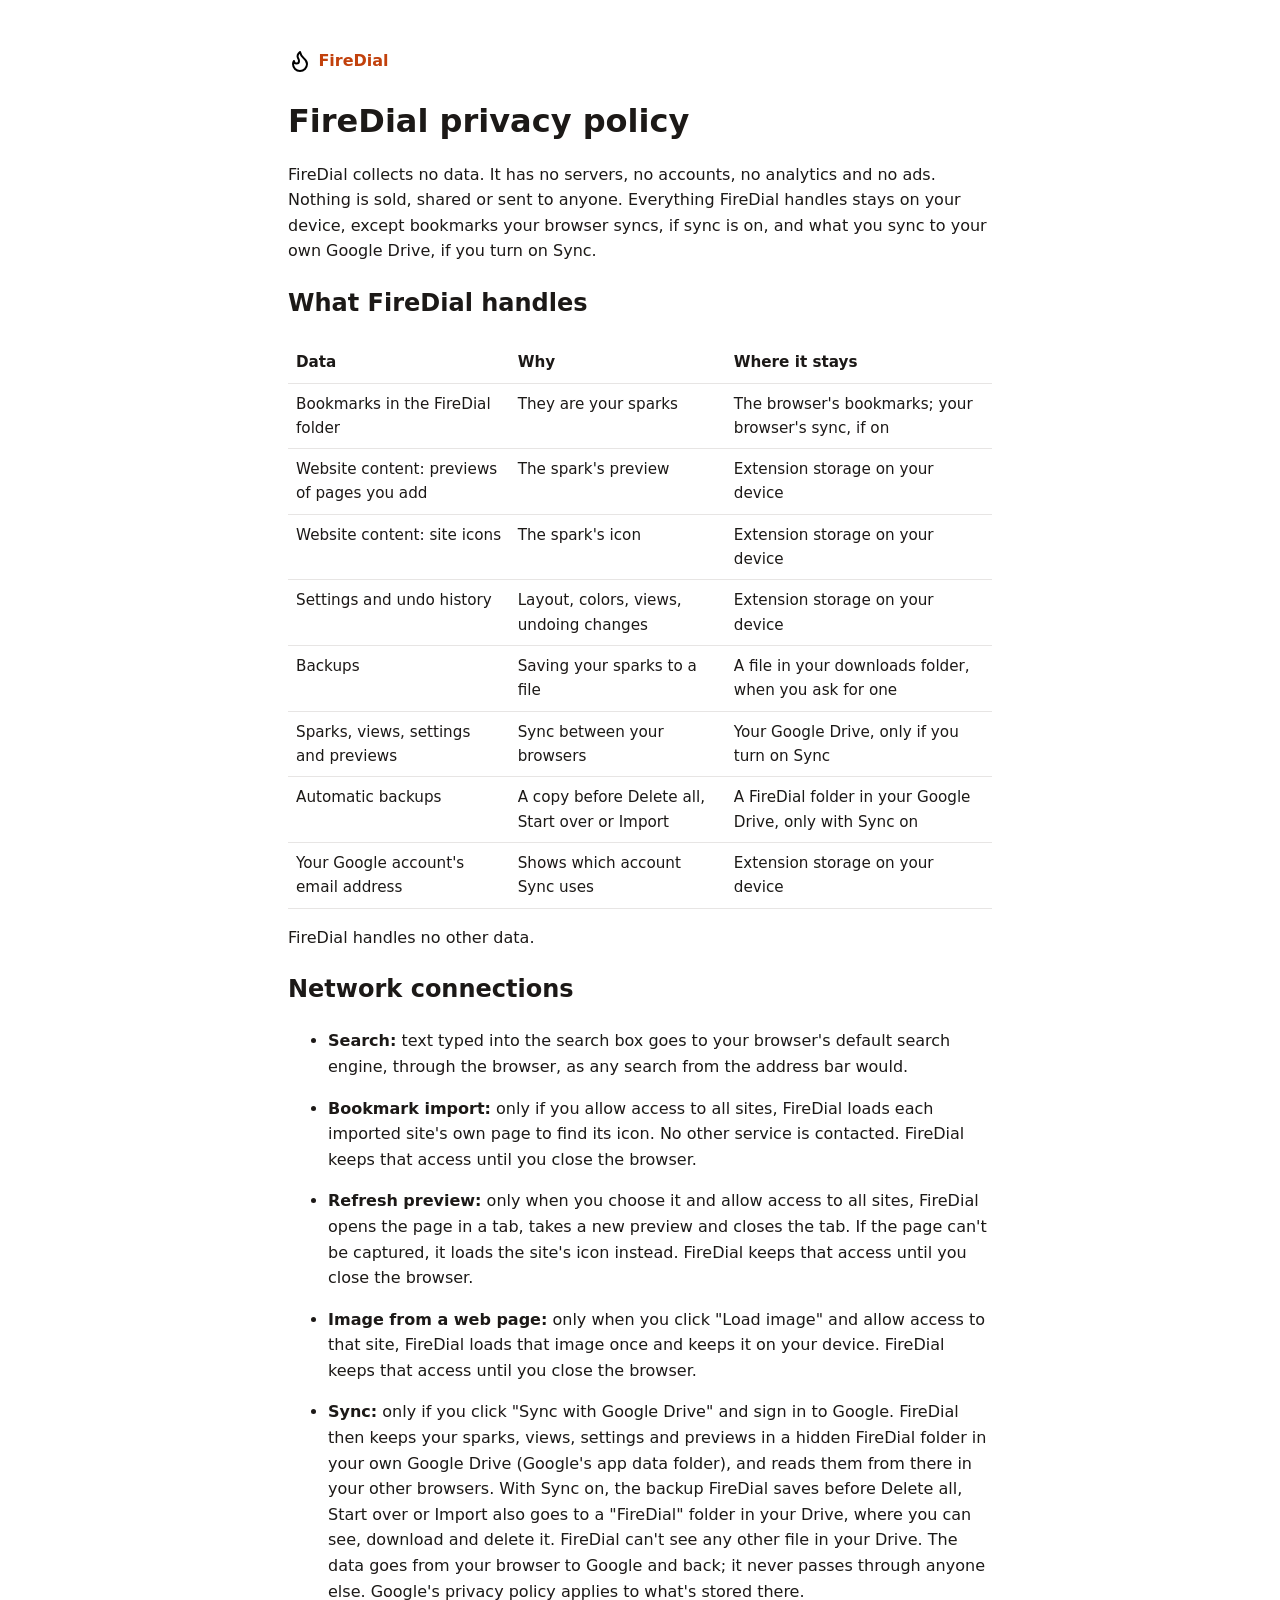
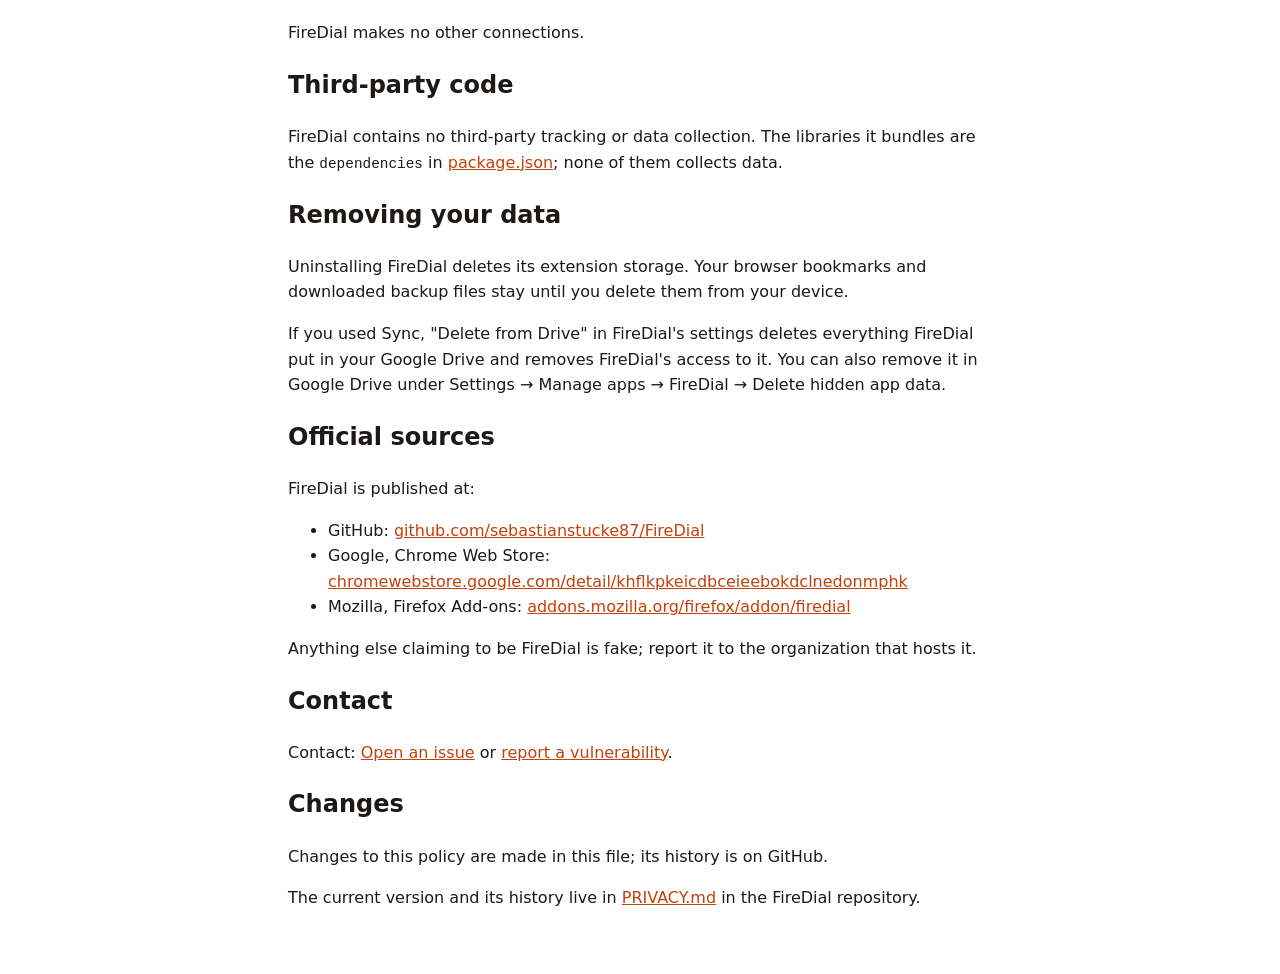
==== privacy.html @ e2d74ca1 "Add FireDial homepage and privacy policy" ====
<!doctype html>
<html lang="en">
<head>
<meta charset="utf-8">
<meta name="viewport" content="width=device-width, initial-scale=1">
<title>FireDial privacy policy</title>
<link rel="icon" href="icon.svg" type="image/svg+xml">
<link rel="stylesheet" href="style.css">
</head>
<body>
<main>
<a class="back" href="./"><img src="icon.svg" alt="">FireDial</a>

<h1>FireDial privacy policy</h1>

<p>FireDial collects no data. It has no servers, no accounts, no analytics and no ads. Nothing is sold, shared or sent to anyone. Everything FireDial handles stays on your device, except bookmarks your browser syncs, if sync is on, and what you sync to your own Google Drive, if you turn on Sync.</p>

<h2>What FireDial handles</h2>

<div class="table">
<table>
<thead>
<tr><th>Data</th><th>Why</th><th>Where it stays</th></tr>
</thead>
<tbody>
<tr><td>Bookmarks in the FireDial folder</td><td>They are your sparks</td><td>The browser's bookmarks; your browser's sync, if on</td></tr>
<tr><td>Website content: previews of pages you add</td><td>The spark's preview</td><td>Extension storage on your device</td></tr>
<tr><td>Website content: site icons</td><td>The spark's icon</td><td>Extension storage on your device</td></tr>
<tr><td>Settings and undo history</td><td>Layout, colors, views, undoing changes</td><td>Extension storage on your device</td></tr>
<tr><td>Backups</td><td>Saving your sparks to a file</td><td>A file in your downloads folder, when you ask for one</td></tr>
<tr><td>Sparks, views, settings and previews</td><td>Sync between your browsers</td><td>Your Google Drive, only if you turn on Sync</td></tr>
<tr><td>Automatic backups</td><td>A copy before Delete all, Start over or Import</td><td>A FireDial folder in your Google Drive, only with Sync on</td></tr>
<tr><td>Your Google account's email address</td><td>Shows which account Sync uses</td><td>Extension storage on your device</td></tr>
</tbody>
</table>
</div>

<p>FireDial handles no other data.</p>

<h2>Network connections</h2>

<ul>
<li><p><strong>Search:</strong> text typed into the search box goes to your browser's default search engine, through the browser, as any search from the address bar would.</p></li>
<li><p><strong>Bookmark import:</strong> only if you allow access to all sites, FireDial loads each imported site's own page to find its icon. No other service is contacted. FireDial keeps that access until you close the browser.</p></li>
<li><p><strong>Refresh preview:</strong> only when you choose it and allow access to all sites, FireDial opens the page in a tab, takes a new preview and closes the tab. If the page can't be captured, it loads the site's icon instead. FireDial keeps that access until you close the browser.</p></li>
<li><p><strong>Image from a web page:</strong> only when you click "Load image" and allow access to that site, FireDial loads that image once and keeps it on your device. FireDial keeps that access until you close the browser.</p></li>
<li><p><strong>Sync:</strong> only if you click "Sync with Google Drive" and sign in to Google. FireDial then keeps your sparks, views, settings and previews in a hidden FireDial folder in your own Google Drive (Google's app data folder), and reads them from there in your other browsers. With Sync on, the backup FireDial saves before Delete all, Start over or Import also goes to a "FireDial" folder in your Drive, where you can see, download and delete it. FireDial can't see any other file in your Drive. The data goes from your browser to Google and back; it never passes through anyone else. Google's privacy policy applies to what's stored there.</p></li>
</ul>

<p>FireDial makes no other connections.</p>

<h2>Third-party code</h2>

<p>FireDial contains no third-party tracking or data collection. The libraries it bundles are the <code>dependencies</code> in <a href="https://github.com/sebastianstucke87/FireDial/blob/main/package.json">package.json</a>; none of them collects data.</p>

<h2>Removing your data</h2>

<p>Uninstalling FireDial deletes its extension storage. Your browser bookmarks and downloaded backup files stay until you delete them from your device.</p>

<p>If you used Sync, "Delete from Drive" in FireDial's settings deletes everything FireDial put in your Google Drive and removes FireDial's access to it. You can also remove it in Google Drive under Settings → Manage apps → FireDial → Delete hidden app data.</p>

<h2>Official sources</h2>

<p>FireDial is published at:</p>

<ul>
<li>GitHub: <a href="https://github.com/sebastianstucke87/FireDial">github.com/sebastianstucke87/FireDial</a></li>
<li>Google, Chrome Web Store: <a href="https://chromewebstore.google.com/detail/khflkpkeicdbceieebokdclnedonmphk">chromewebstore.google.com/detail/khflkpkeicdbceieebokdclnedonmphk</a></li>
<li>Mozilla, Firefox Add-ons: <a href="https://addons.mozilla.org/firefox/addon/firedial">addons.mozilla.org/firefox/addon/firedial</a></li>
</ul>

<p>Anything else claiming to be FireDial is fake; report it to the organization that hosts it.</p>

<h2>Contact</h2>

<p>Contact: <a href="https://github.com/sebastianstucke87/FireDial/issues">Open an issue</a> or <a href="https://github.com/sebastianstucke87/FireDial/security/advisories/new">report a vulnerability</a>.</p>

<h2>Changes</h2>

<p>Changes to this policy are made in this file; its history is on GitHub.</p>

<p>The current version and its history live in <a href="https://github.com/sebastianstucke87/FireDial/blob/main/PRIVACY.md">PRIVACY.md</a> in the FireDial repository.</p>
</main>
</body>
</html>
---- style.css ----
:root{--bg:#fff;--fg:#1c1917;--muted:#57534e;--line:#e7e5e4;--accent:#c2410c;color-scheme:light dark}
@media (prefers-color-scheme:dark){:root{--bg:#1c1917;--fg:#f5f5f4;--muted:#a8a29e;--line:#44403c;--accent:#fb923c}}
*{box-sizing:border-box}
body{margin:0;padding:3rem 1.25rem;background:var(--bg);color:var(--fg);font:16px/1.6 system-ui,-apple-system,"Segoe UI",Roboto,sans-serif}
main{max-width:44rem;margin:0 auto}
a{color:var(--accent)}
h1{line-height:1.2}
.hero{text-align:center;padding-top:10vh}
.hero img{width:96px;height:96px}
.hero h1{font-size:3rem;margin:.5rem 0}
.hero p{font-size:1.2rem;color:var(--muted);margin:0 0 2rem}
.links{display:flex;flex-wrap:wrap;gap:.75rem;justify-content:center;padding:0;list-style:none}
.links a{display:inline-block;padding:.6rem 1.1rem;border:2px solid var(--accent);border-radius:999px;text-decoration:none;font-weight:600}
.links a.primary{background:var(--accent);color:var(--bg)}
footer{margin-top:4rem;text-align:center;color:var(--muted);font-size:.9rem}
.table{overflow-x:auto}
table{border-collapse:collapse;width:100%;font-size:.95rem}
th,td{text-align:left;vertical-align:top;padding:.5rem;border-bottom:1px solid var(--line)}
code{font-size:.9em}
.back{display:inline-flex;align-items:center;gap:.4rem;text-decoration:none;font-weight:600}
.back img{width:24px;height:24px}
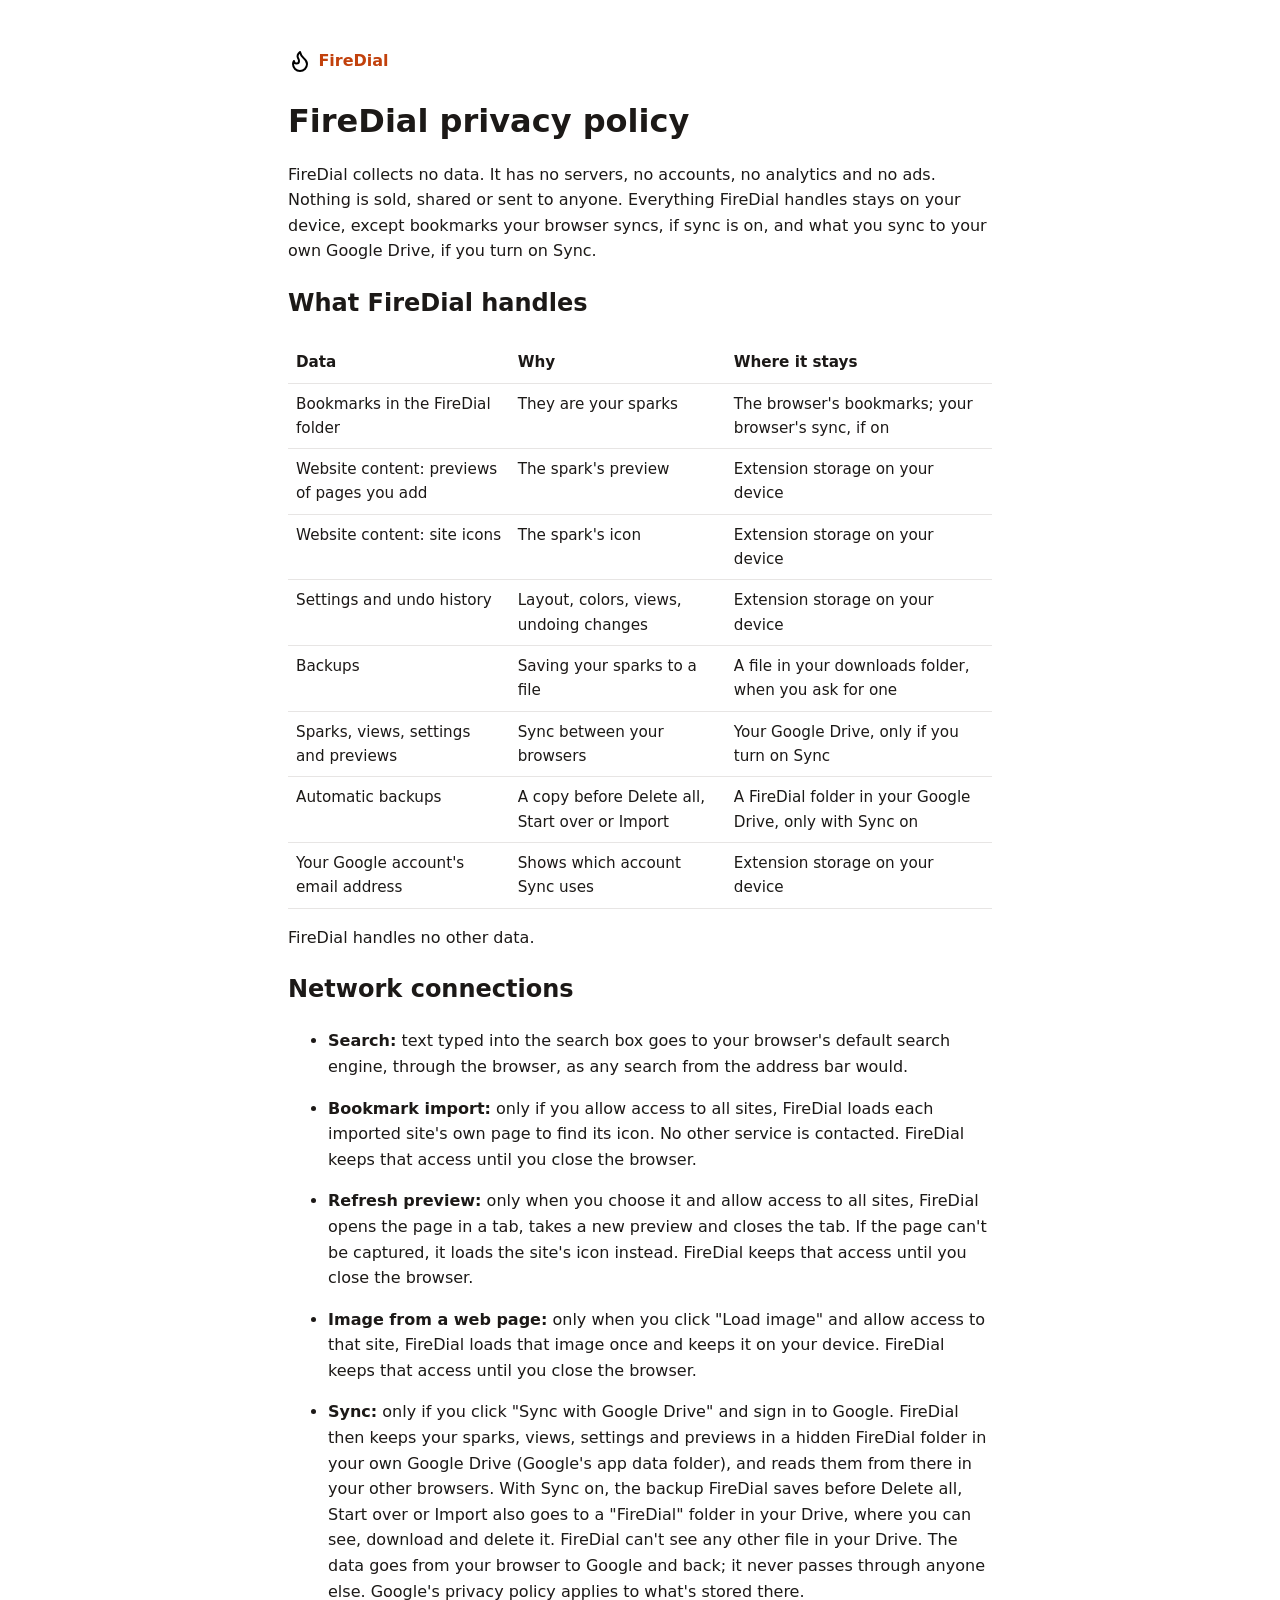
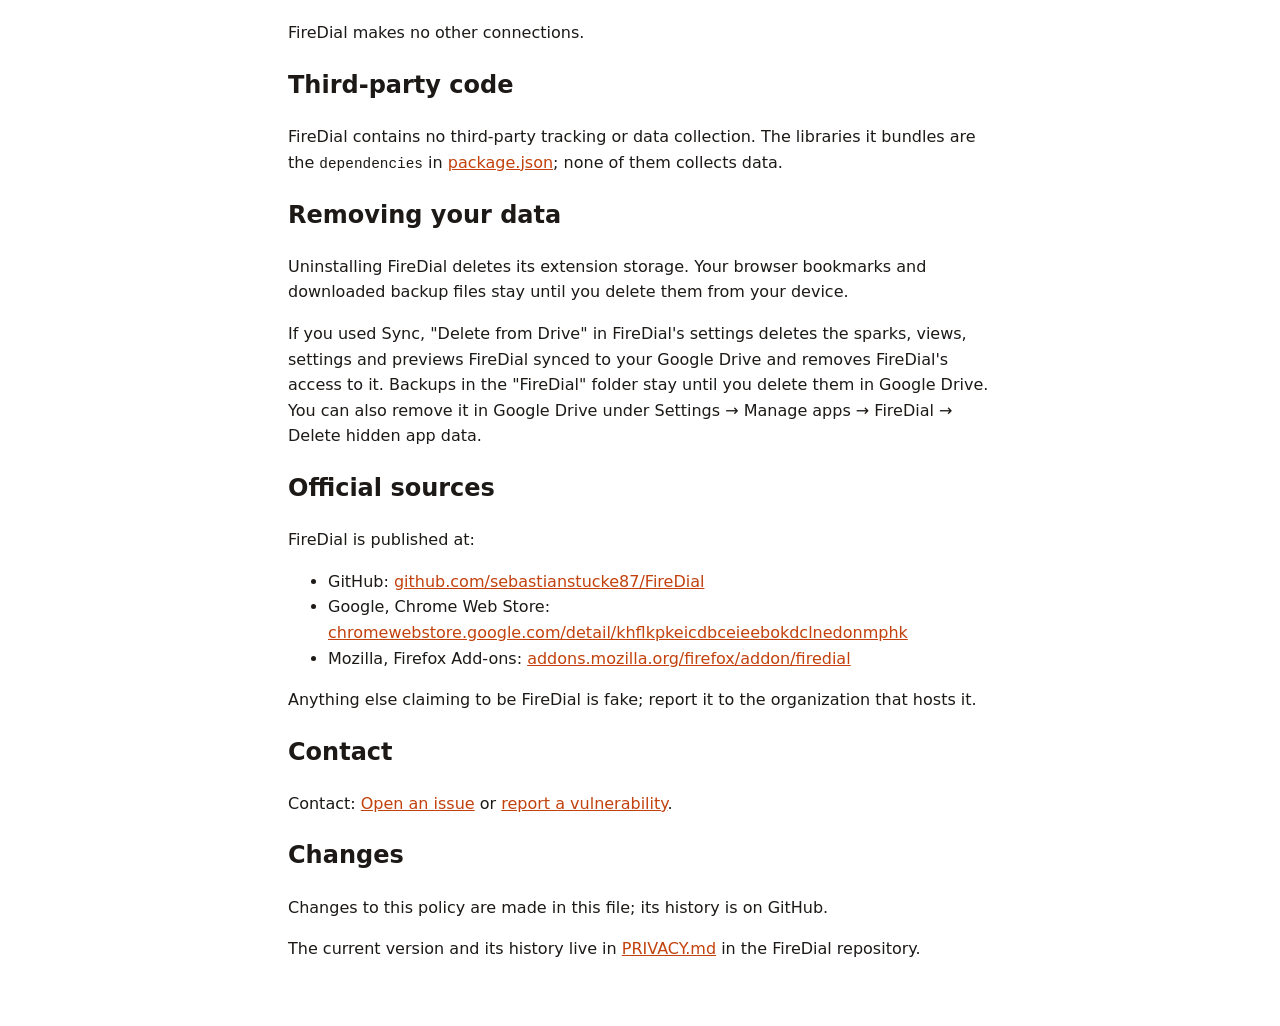
==== commit 9f215b41: "Privacy: Delete from Drive keeps the backups in the FireDial folder" ====
--- a/privacy.html
+++ b/privacy.html
@@ -57,7 +57,7 @@
 
 <p>Uninstalling FireDial deletes its extension storage. Your browser bookmarks and downloaded backup files stay until you delete them from your device.</p>
 
-<p>If you used Sync, "Delete from Drive" in FireDial's settings deletes everything FireDial put in your Google Drive and removes FireDial's access to it. You can also remove it in Google Drive under Settings → Manage apps → FireDial → Delete hidden app data.</p>
+<p>If you used Sync, "Delete from Drive" in FireDial's settings deletes the sparks, views, settings and previews FireDial synced to your Google Drive and removes FireDial's access to it. Backups in the "FireDial" folder stay until you delete them in Google Drive. You can also remove it in Google Drive under Settings → Manage apps → FireDial → Delete hidden app data.</p>
 
 <h2>Official sources</h2>
 
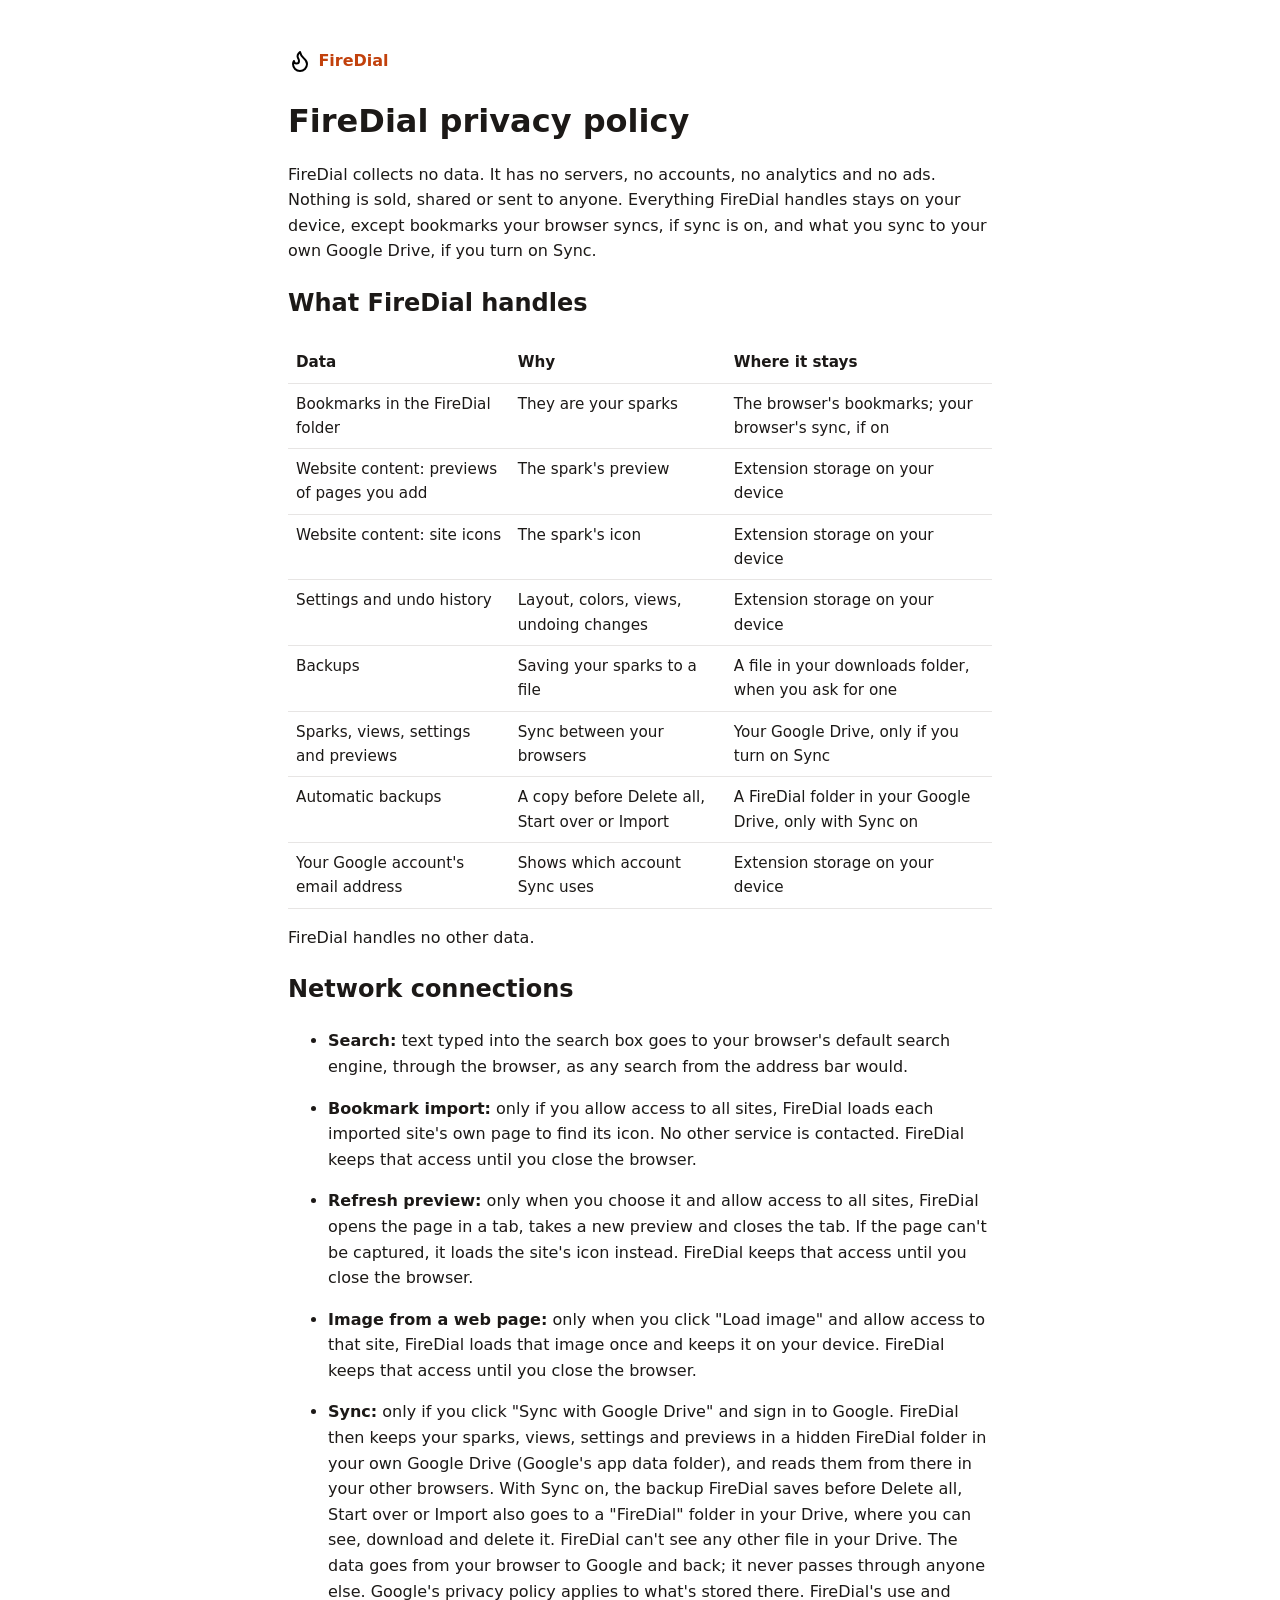
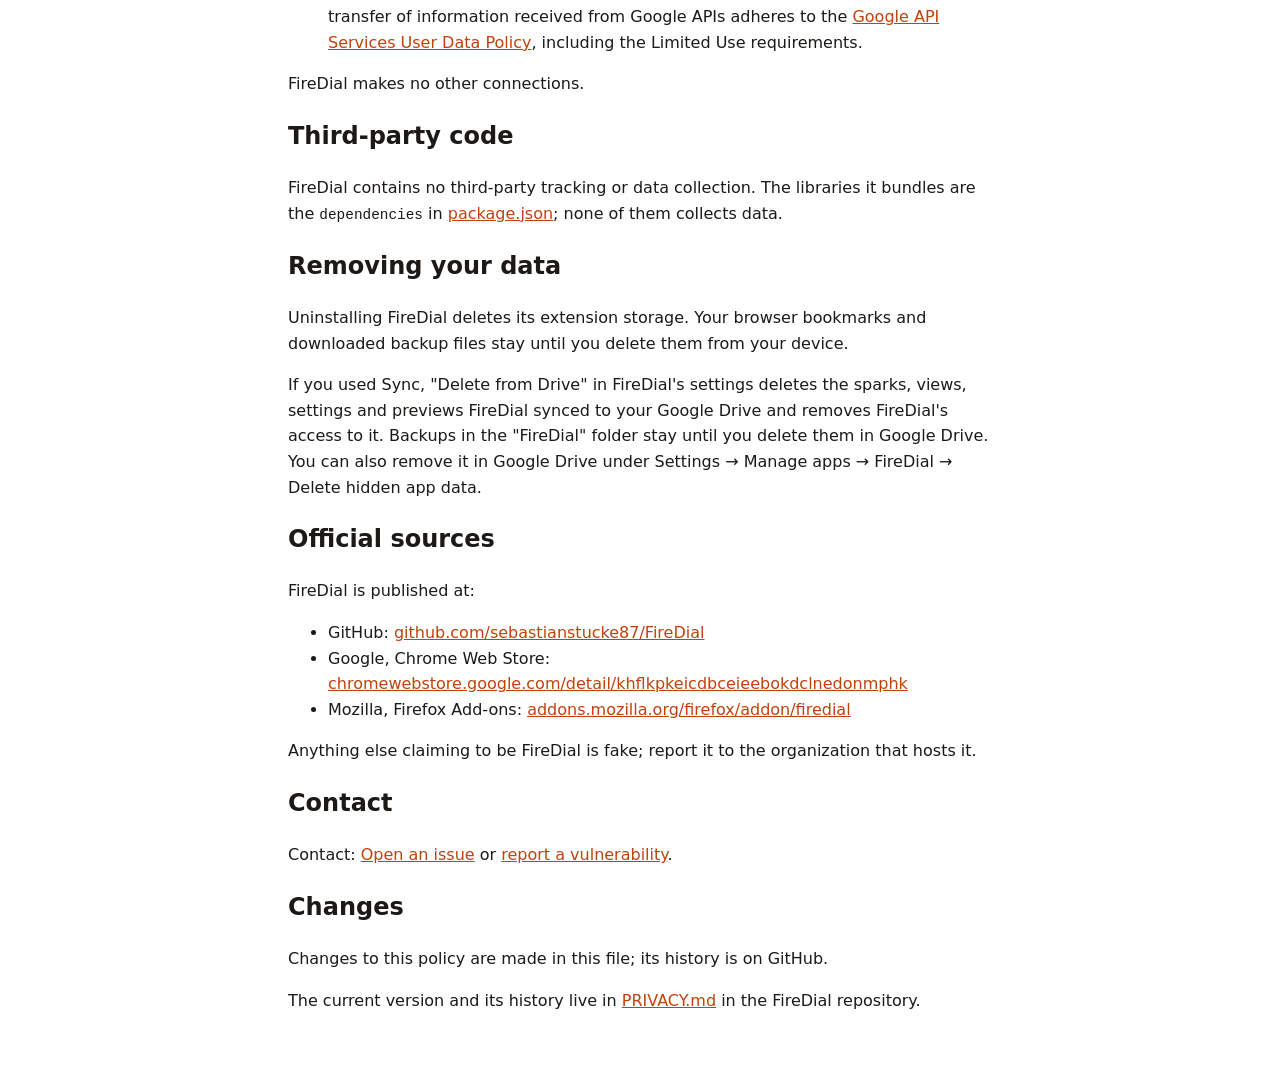
==== commit 22b002a3: "Privacy: Google API Limited Use statement" ====
--- a/privacy.html
+++ b/privacy.html
@@ -44,7 +44,7 @@
 <li><p><strong>Bookmark import:</strong> only if you allow access to all sites, FireDial loads each imported site's own page to find its icon. No other service is contacted. FireDial keeps that access until you close the browser.</p></li>
 <li><p><strong>Refresh preview:</strong> only when you choose it and allow access to all sites, FireDial opens the page in a tab, takes a new preview and closes the tab. If the page can't be captured, it loads the site's icon instead. FireDial keeps that access until you close the browser.</p></li>
 <li><p><strong>Image from a web page:</strong> only when you click "Load image" and allow access to that site, FireDial loads that image once and keeps it on your device. FireDial keeps that access until you close the browser.</p></li>
-<li><p><strong>Sync:</strong> only if you click "Sync with Google Drive" and sign in to Google. FireDial then keeps your sparks, views, settings and previews in a hidden FireDial folder in your own Google Drive (Google's app data folder), and reads them from there in your other browsers. With Sync on, the backup FireDial saves before Delete all, Start over or Import also goes to a "FireDial" folder in your Drive, where you can see, download and delete it. FireDial can't see any other file in your Drive. The data goes from your browser to Google and back; it never passes through anyone else. Google's privacy policy applies to what's stored there.</p></li>
+<li><p><strong>Sync:</strong> only if you click "Sync with Google Drive" and sign in to Google. FireDial then keeps your sparks, views, settings and previews in a hidden FireDial folder in your own Google Drive (Google's app data folder), and reads them from there in your other browsers. With Sync on, the backup FireDial saves before Delete all, Start over or Import also goes to a "FireDial" folder in your Drive, where you can see, download and delete it. FireDial can't see any other file in your Drive. The data goes from your browser to Google and back; it never passes through anyone else. Google's privacy policy applies to what's stored there. FireDial's use and transfer of information received from Google APIs adheres to the <a href="https://developers.google.com/terms/api-services-user-data-policy">Google API Services User Data Policy</a>, including the Limited Use requirements.</p></li>
 </ul>
 
 <p>FireDial makes no other connections.</p>
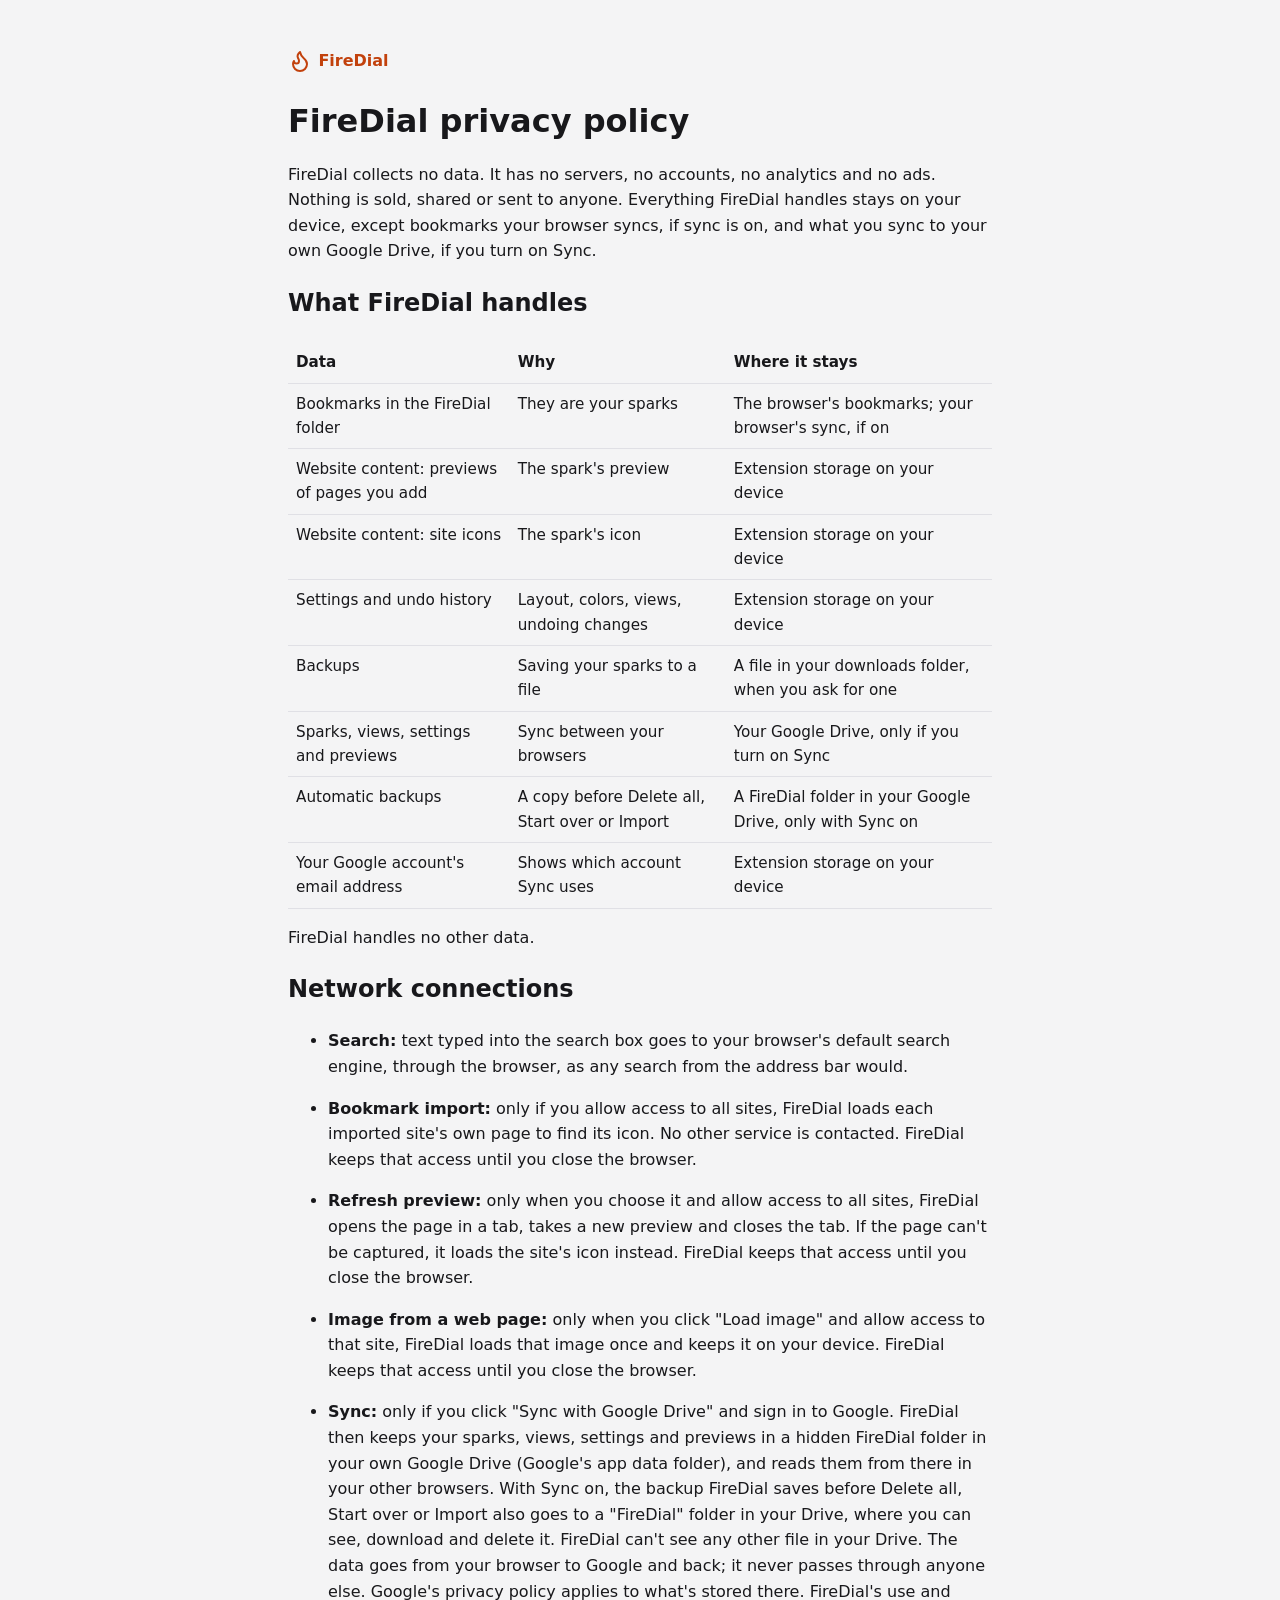
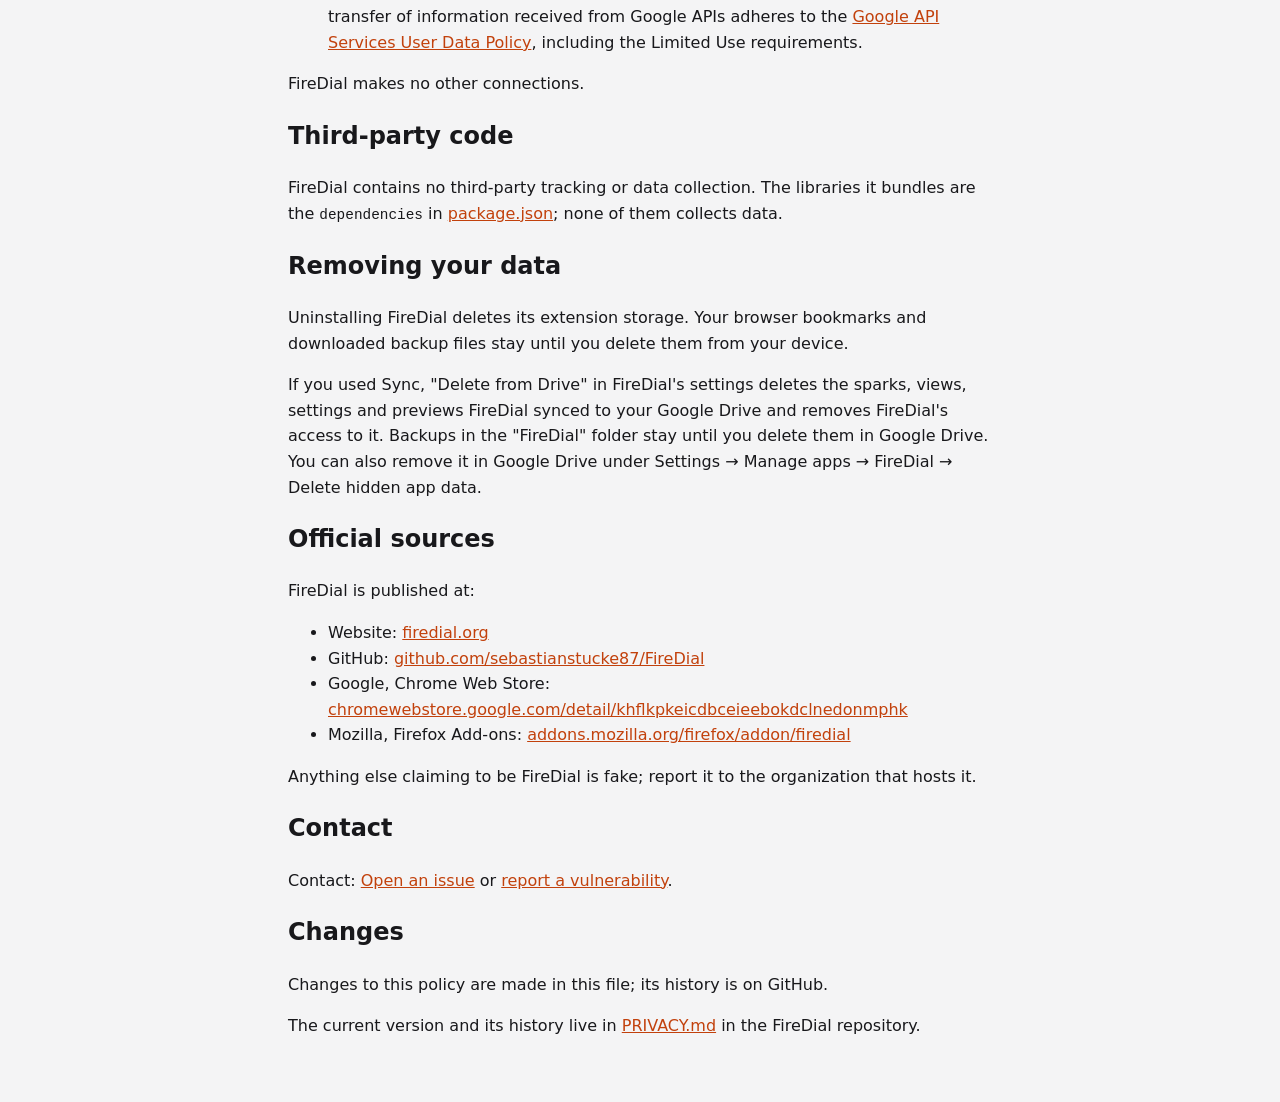
==== commit e5c79f43: "Official sources: firedial.org" ====
--- a/privacy.html
+++ b/privacy.html
@@ -64,6 +64,7 @@
 <p>FireDial is published at:</p>
 
 <ul>
+<li>Website: <a href="https://firedial.org/">firedial.org</a></li>
 <li>GitHub: <a href="https://github.com/sebastianstucke87/FireDial">github.com/sebastianstucke87/FireDial</a></li>
 <li>Google, Chrome Web Store: <a href="https://chromewebstore.google.com/detail/khflkpkeicdbceieebokdclnedonmphk">chromewebstore.google.com/detail/khflkpkeicdbceieebokdclnedonmphk</a></li>
 <li>Mozilla, Firefox Add-ons: <a href="https://addons.mozilla.org/firefox/addon/firedial">addons.mozilla.org/firefox/addon/firedial</a></li>
--- a/style.css
+++ b/style.css
@@ -1,5 +1,5 @@
-:root{--bg:#fff;--fg:#1c1917;--muted:#57534e;--line:#e7e5e4;--accent:#c2410c;color-scheme:light dark}
-@media (prefers-color-scheme:dark){:root{--bg:#1c1917;--fg:#f5f5f4;--muted:#a8a29e;--line:#44403c;--accent:#fb923c}}
+:root{--bg:#f4f4f5;--fg:#18181b;--muted:#5f5f68;--line:#e0e0e5;--accent:#c2410c;--on-accent:#fff;color-scheme:light dark}
+@media (prefers-color-scheme:dark){:root{--bg:#17171a;--fg:#f4f4f5;--muted:#a8a8b2;--line:#36363d}}
 *{box-sizing:border-box}
 body{margin:0;padding:3rem 1.25rem;background:var(--bg);color:var(--fg);font:16px/1.6 system-ui,-apple-system,"Segoe UI",Roboto,sans-serif}
 main{max-width:44rem;margin:0 auto}
@@ -11,7 +11,7 @@
 .hero p{font-size:1.2rem;color:var(--muted);margin:0 0 2rem}
 .links{display:flex;flex-wrap:wrap;gap:.75rem;justify-content:center;padding:0;list-style:none}
 .links a{display:inline-block;padding:.6rem 1.1rem;border:2px solid var(--accent);border-radius:999px;text-decoration:none;font-weight:600}
-.links a.primary{background:var(--accent);color:var(--bg)}
+.links a.primary{background:var(--accent);color:var(--on-accent)}
 footer{margin-top:4rem;text-align:center;color:var(--muted);font-size:.9rem}
 .table{overflow-x:auto}
 table{border-collapse:collapse;width:100%;font-size:.95rem}
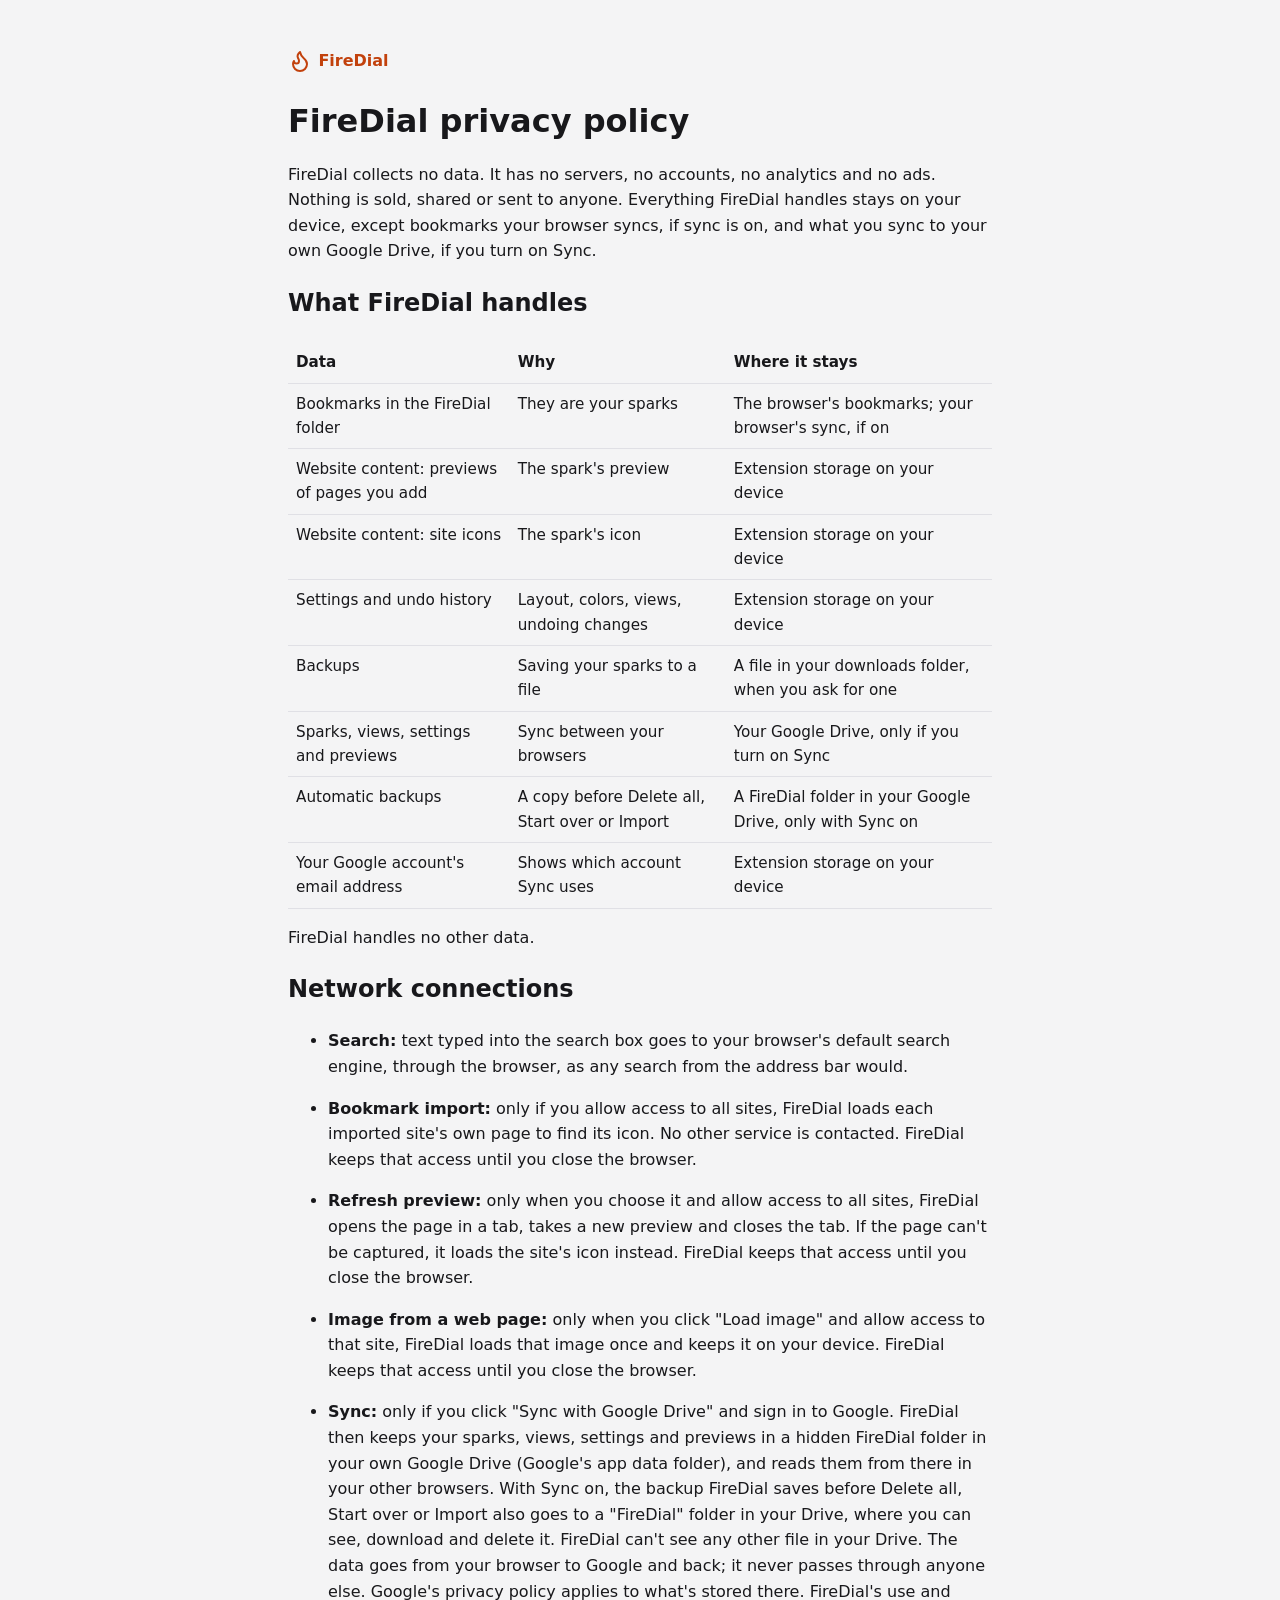
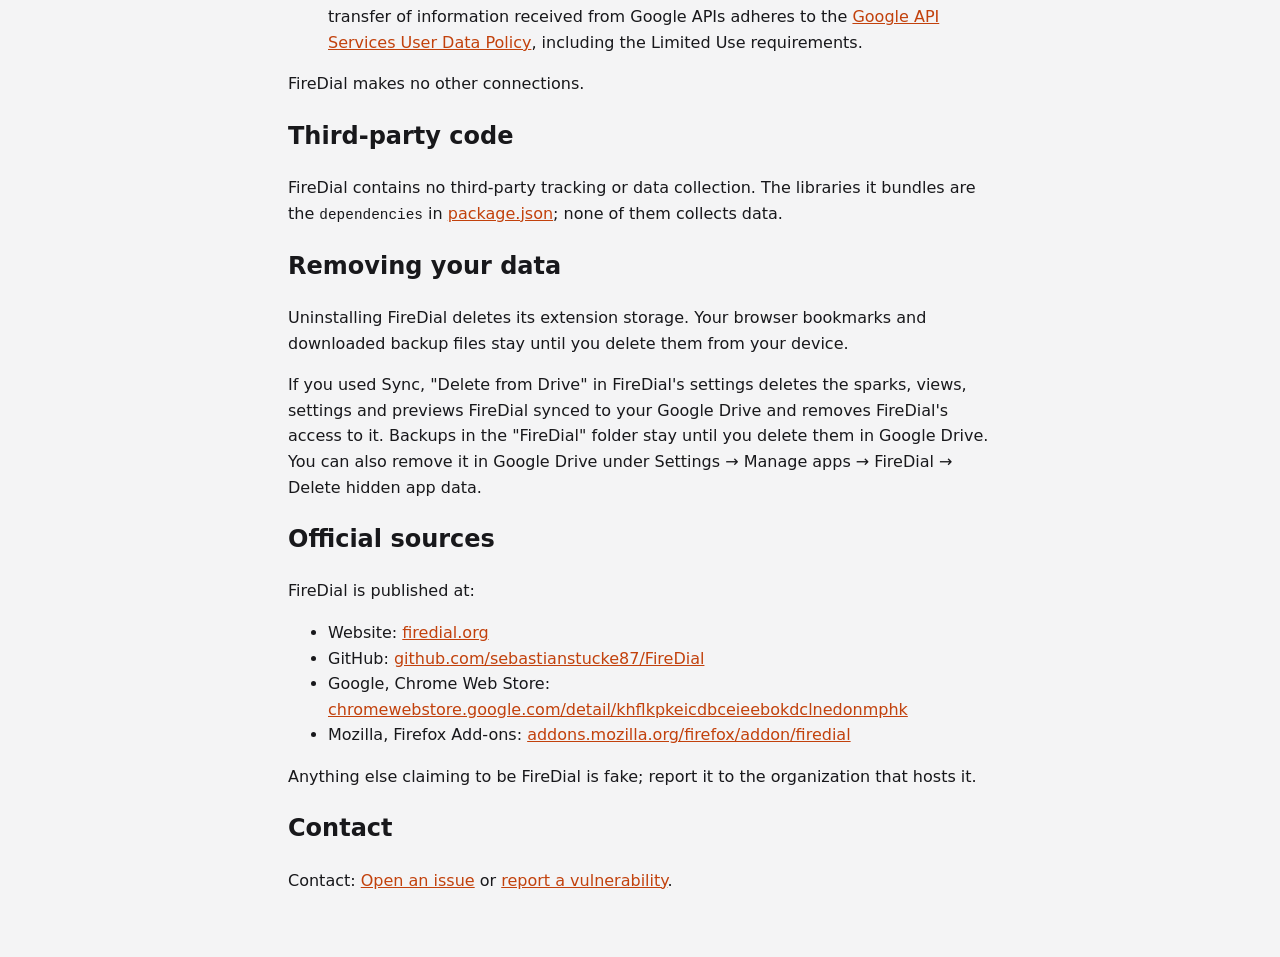
==== commit 9f91297e: "Privacy: drop the Changes section (PRIVACY.md is gone)" ====
--- a/privacy.html
+++ b/privacy.html
@@ -75,12 +75,6 @@
 <h2>Contact</h2>
 
 <p>Contact: <a href="https://github.com/sebastianstucke87/FireDial/issues">Open an issue</a> or <a href="https://github.com/sebastianstucke87/FireDial/security/advisories/new">report a vulnerability</a>.</p>
-
-<h2>Changes</h2>
-
-<p>Changes to this policy are made in this file; its history is on GitHub.</p>
-
-<p>The current version and its history live in <a href="https://github.com/sebastianstucke87/FireDial/blob/main/PRIVACY.md">PRIVACY.md</a> in the FireDial repository.</p>
 </main>
 </body>
 </html>
